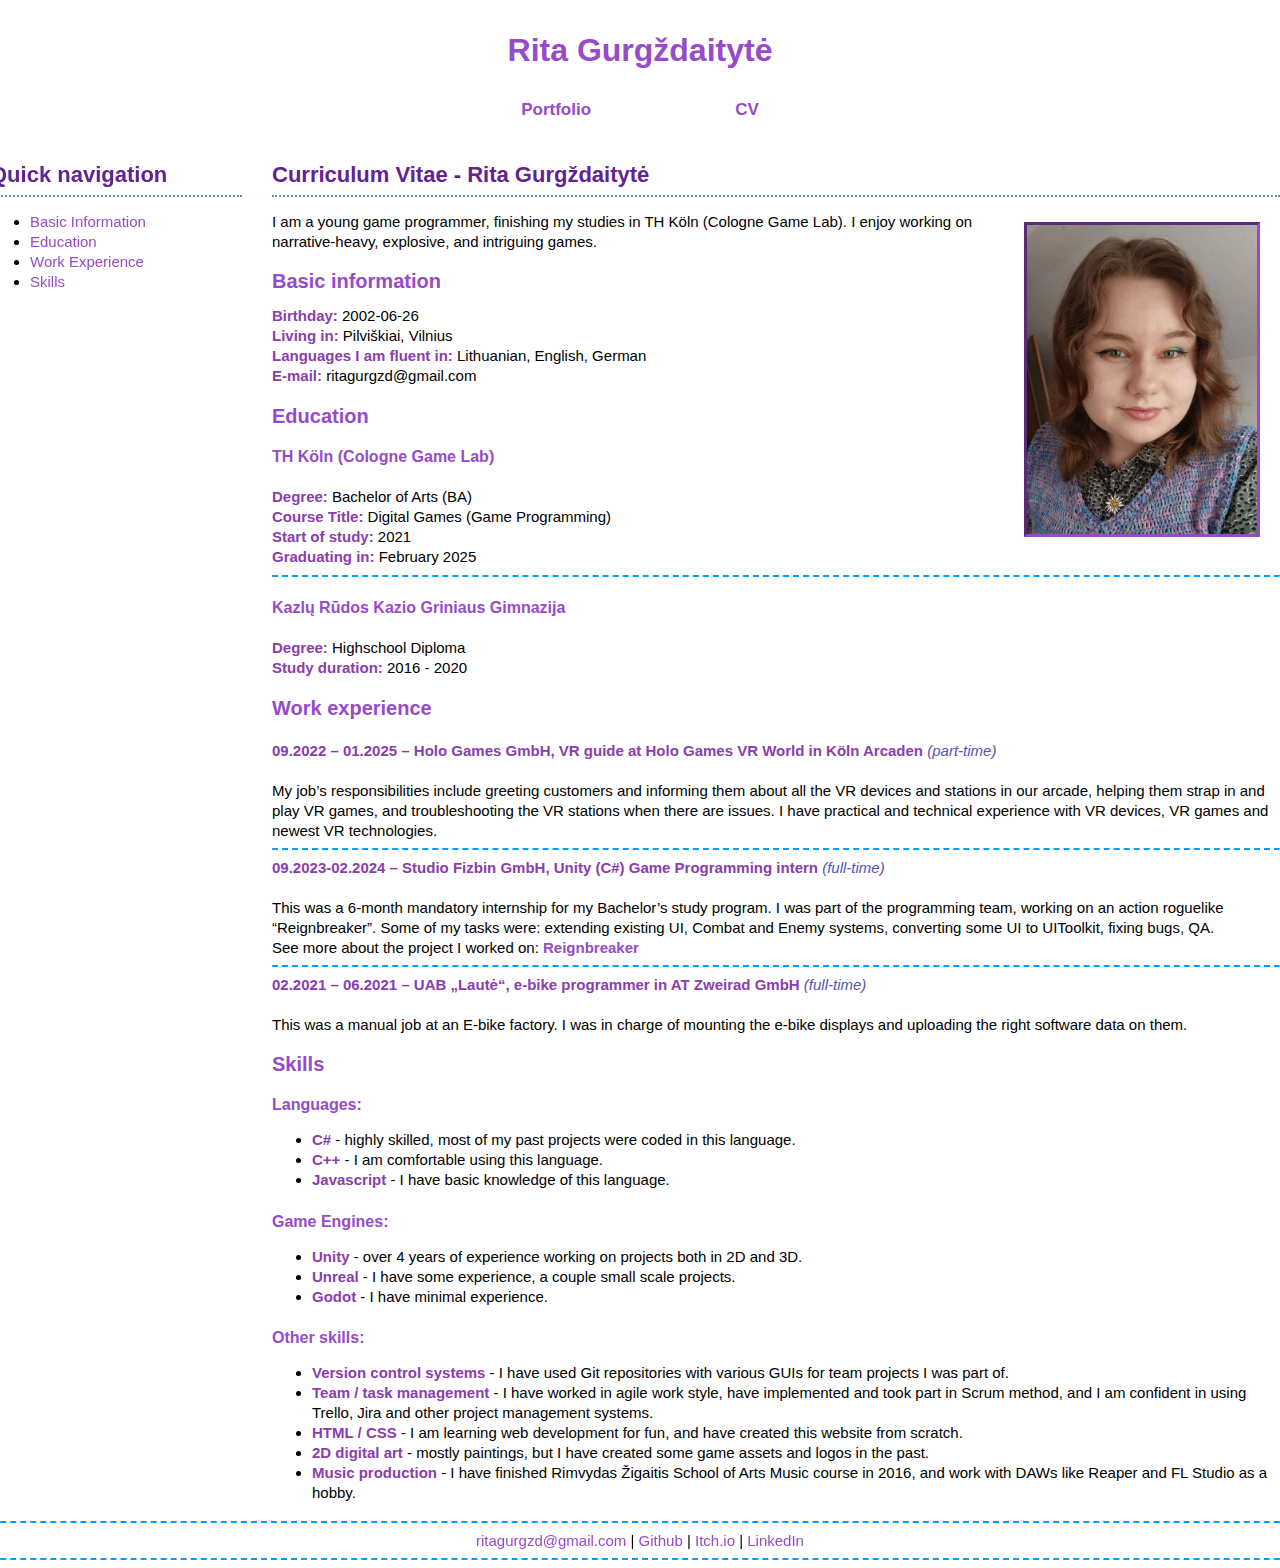
==== pages/cv.html @ 53eada75 "publish website" ====
<!DOCTYPE html>
<html lang="en-US" xmlns="">
<head>
    <meta charset="utf-8">
    <title>Programming portfolio - Rita Gurgždaitytė</title>
    <link rel="stylesheet" href="../css/style.css">
</head>
<body>
<div id="container">
    <div class="header">
        <a class="title" href="../">Rita Gurgždaitytė</a>
    </div>
    <div class="navigation">
        <a class="nav" href="./portfolio.html">Portfolio</a>
        <a class="nav2" href="./cv.html">CV</a>
    </div>
    <div class="sidebar2">
        <h1>Quick navigation</h1>
        <ul>
            <li><a href="#basic-information">Basic Information</a></li>
            <li><a href="#education">Education</a></li>
            <li><a href="#work-experience">Work Experience</a></li>
            <li><a href="#skills">Skills</a></li>
        </ul>
    </div>
    <div class="main">
        <h1>Curriculum Vitae - Rita Gurgždaitytė</h1>
        <div class="image-right">
            <img src="../images/other/cv_picture.jpg" height="309" width="230" alt="Portrait photo of Rita">
        </div>
        <p>
            I am a young game programmer, finishing my studies in TH Köln (Cologne Game Lab). I enjoy working on narrative-heavy, explosive, and intriguing games.
        </p>
        <h2><a id="basic-information">Basic information</a></h2>
        <p>
            <b>Birthday:</b> 2002-06-26<br>
            <b>Living in:</b> Pilviškiai, Vilnius<br>
            <b>Languages I am fluent in:</b> Lithuanian, English, German <br>
            <b>E-mail:</b> ritagurgzd@gmail.com <br>
            
        </p>
        <h2><a id="education">Education</a></h2>
            <h4>TH Köln (Cologne Game Lab)</h4><br>
            <b>Degree:</b> Bachelor of Arts (BA) <br>
            <b>Course Title:</b> Digital Games (Game Programming)<br>
            <b>Start of study:</b> 2021<br>
            <b>Graduating in:</b> February 2025
            <br><hr>
            <h4>Kazlų Rūdos Kazio Griniaus Gimnazija</h4><br>
            <b>Degree:</b> Highschool Diploma<br>
        <b>Study duration:</b> 2016 - 2020
        
        <h2><a id="work-experience">Work experience</a></h2><br>
            <b>09.2022 – 01.2025 – Holo Games GmbH, VR guide at Holo Games VR World in Köln Arcaden </b><i>(part-time)</i>  <br><br>

            My job’s responsibilities include greeting customers and informing them about all the VR devices and stations in our arcade, helping them strap in and play VR games, and troubleshooting the VR stations when there are issues. I have practical and technical experience with VR devices, VR games and newest VR technologies.
            <br><hr>
            <b>09.2023-02.2024 – Studio Fizbin GmbH, Unity (C#) Game Programming intern</b><i> (full-time)</i>
            <br><br>
            This was a 6-month mandatory internship for my Bachelor’s study program. I was part of the programming team, working on an action roguelike “Reignbreaker”. Some of my tasks were: extending existing UI, Combat and Enemy systems, converting some UI to UIToolkit, fixing bugs, QA.
        <br> See more about the project I worked on:<b> <a href="./portfolio.html#Reignbreaker">Reignbreaker</a></b>
            <br><hr>
            <b>02.2021 – 06.2021 – UAB „Lautė“, e-bike programmer in AT Zweirad GmbH </b><i>(full-time)</i>
            <br><br>
            This was a manual job at an E-bike factory. I was in charge of mounting the e-bike displays and
            uploading the right software data on them.
        <br>
        <h2><a id="skills">Skills</a></h2>
        <p>
            <h4>Languages:</h4>
        <ul>
            <li><b>C#</b> - highly skilled, most of my past projects were coded in this language. </li>
            <li><b>C++</b> - I am comfortable using this language. </li>
            <li><b>Javascript</b> - I have basic knowledge of this language.</li>
        </ul>
            <h4>Game Engines:</h4>
            <ul>
            <li><b>Unity</b> - over 4 years of experience working on projects both in 2D and 3D. </li>
            <li><b>Unreal</b> - I have some experience, a couple small scale projects. </li>
            <li><b>Godot</b> - I have minimal experience. </li>
            </ul>
        <h4>Other skills:</h4>
        <ul>
            <li><b>Version control systems</b> - I have used Git repositories with various GUIs for team projects I was part of.</li>
            <li><b>Team / task management</b> - I have worked in agile work style, have implemented and took part in Scrum method, 
                and I am confident in using Trello, Jira and other project management systems.</li>
            <li><b>HTML / CSS</b> - I am learning web development for fun, and have created this website from scratch.</li>
            <li> <b>2D digital art</b> - mostly paintings, but I have created some game assets and logos in the past.</li>
            <li><b>Music production</b> - I have finished Rimvydas Žigaitis School of Arts Music course in 2016, and work with DAWs like Reaper and FL Studio as a hobby.</li>
        </ul>
        </p>
    </div>

    
    <div id="footer">
        <hr>
        <a href="mailto:ritagurgzd@gmail.com">ritagurgzd@gmail.com</a>  | <a href="https://github.com/ritablob">Github</a>
        |  <a href="https://ribojibo.itch.io/">Itch.io</a> | <a href="https://www.linkedin.com/in/rita-gurg%C5%BEdaityt%C4%97-3731951b7/">LinkedIn</a>
        <hr>
    </div>
</div>
</body>
</html>
---- css/style.css ----
html {
    height: 100%;
    background: linear-gradient(rgba(175, 163, 234, 1), rgba(255, 183, 155, 1)) no-repeat fixed;
}

body {
    font-family: "Trebuchet MS", sans-serif;
    font-size: 15px;
    line-height: 20px;
    text-align: start;
    margin: 0;
    padding: 0;
}


#container {

    position: absolute;
    left: 50%;
    transform: translate(-50%, 0%);
    top: 0;
    width: 1400px;
    background-color: white;
    min-height:99%;
}

#lo {
    margin-top: 0;
    margin-bottom: 0;
}

.header {
    margin-top: 40px;
    text-align: center;
    flex-wrap: wrap;
    padding: 0 4px;
}

.navigation {
    width: 100%;
    margin-top: 40px;
    margin-bottom: 20px;
    text-align: center;
}

.title {
    font-family: "century gothic", sans-serif;
    font-size: 32px;
    font-weight: bold;
    color: #622291;
    display: block;
    text-align: center;
    margin-top: 10px;

}
#app {
 float: right;
    margin-right: 17%;
    margin-top: 417px;
    height: 1vh;
}
.sidebar {
    float: left;
    margin-left: 50px;
    width: 18%;
}
.sidebar2 {
    float: left;
    margin-left: 50px;
    width: 18%;
    height: 100vh;
    position: sticky;
    top:0;
}

.main {
    float: left;
    margin-left: 30px;
    margin-right: 60px;
    margin-bottom: 50px;
    min-width: 65%;
    max-width:72%;
}
.main2 { /*wide version of main */
    margin: 30px 60px 50px;
    max-width: 1400px;
}

a.nav, a.nav:active, a.nav:visited, a.nav:link {
    color: #974bca;
    text-decoration: none;
    font-family: "century gothic", sans-serif;
    font-weight: bold;
    font-size: 17px;
    padding-right: 10%;
}

a.nav:hover {
    color: #009fff;
    border-bottom: 4px #009fff;
    text-decoration: none;
    font-family: "century gothic", sans-serif;
    font-weight: bold;
    font-size: 17px;
    padding-right: 10%;
}

a.nav2, a.nav2:active, a.nav2:visited, a.nav2:link {
    color: #974bca;
    text-decoration: none;
    font-family: "century gothic", sans-serif;
    font-weight: bold;
    font-size: 17px;
}

a.nav2:hover {
    color: #009fff;
    border-bottom: 4px #009fff;
    text-decoration: none;
    font-family: "century gothic", sans-serif;
    font-weight: bold;
    font-size: 17px;
}

a, a:active, a:visited, a:link {
    color: #974bca;
    text-decoration: none;
}

a:hover {
    color: #009fff;
    border-bottom: 4px #009fff;
    text-decoration: none;
}

b, strong {
    color: #8a3daf;
    text-decoration: -moz-mac-accentdarkshadow;
    font-family: "century gothic", sans-serif;
    font-size: 15px;
}

i, em {
    color: #5552bc;
}

u {
    border-bottom: 2px #374d80;
    text-decoration: none;
}


h1 {
    font-family: "century gothic", sans-serif;
    font-size: 22px;
    text-align: left;
    letter-spacing: 0;
    color: #622291;
    border-bottom: 2px dotted #619398;
    padding-top: 10px;
    margin-bottom: 5px;
    padding-bottom: 10px;
}
h2{
    font-family: "century gothic", sans-serif;
    font-size: 20px;
    text-align: left;
    letter-spacing: 0;
    color: #622291;
    padding-top: 3px;
    margin-bottom: 3px;
}
h3{
    font-family: "century gothic", sans-serif;
    color: #974bca;
    font-size: 17px;
    font-weight: bold;
}
h4{
    font-family: "century gothic", sans-serif;
    color: #974bca;
    font-size: 16px;
    font-weight: bold;
    margin-bottom: 0;
}
hr{
    border-top: dashed #009fff 2px;
    border-bottom: none;
}

table {
    border:1px solid #622291;
    border-collapse: collapse;
}
 td{
     border:1px solid #622291;
     border-collapse: collapse;
     padding: 5px 10px;
    word-wrap: break-word;
    max-width: 300px;
}
 th{
     border:1px solid #622291;
     border-collapse: collapse;
     padding: 5px 10px;
     text-align: left;
    color: #622291;
    background-color: #d8a4ff;
}
.material-icons {
    font-size: 28px;
    color: #dd25ff;
}
.image-align{
    display:flex;
    flex-direction: row;
}
.row {
    display: flex;
    flex-wrap: wrap;
    padding: 0 4px;
}

/* Create four equal columns that sits next to each other */
.column {
    flex: 32%;
    max-width: 33%;
    padding: 0 4px;
}

.column img {
    margin-top: 8px;
    vertical-align: middle;
    width: 100%;
}

/* Responsive layout - makes a two column-layout instead of four columns */
@media screen and (max-width: 800px) {
    .column {
        flex: 50%;
        max-width: 50%;
    }
}

/* Responsive layout - makes the two columns stack on top of each other instead of next to each other */
@media screen and (max-width: 600px) {
    .column {
        flex: 100%;
        max-width: 100%;
    }
}
#footer{
    position:absolute;
    bottom:0;
    width:100%;
    text-align: center;
    text-align-all: center;
}
.image-right{
    float:right;
    margin: 20px;
    border: #974bca inset;
    line-height: 0;
    font-size: 0;
}
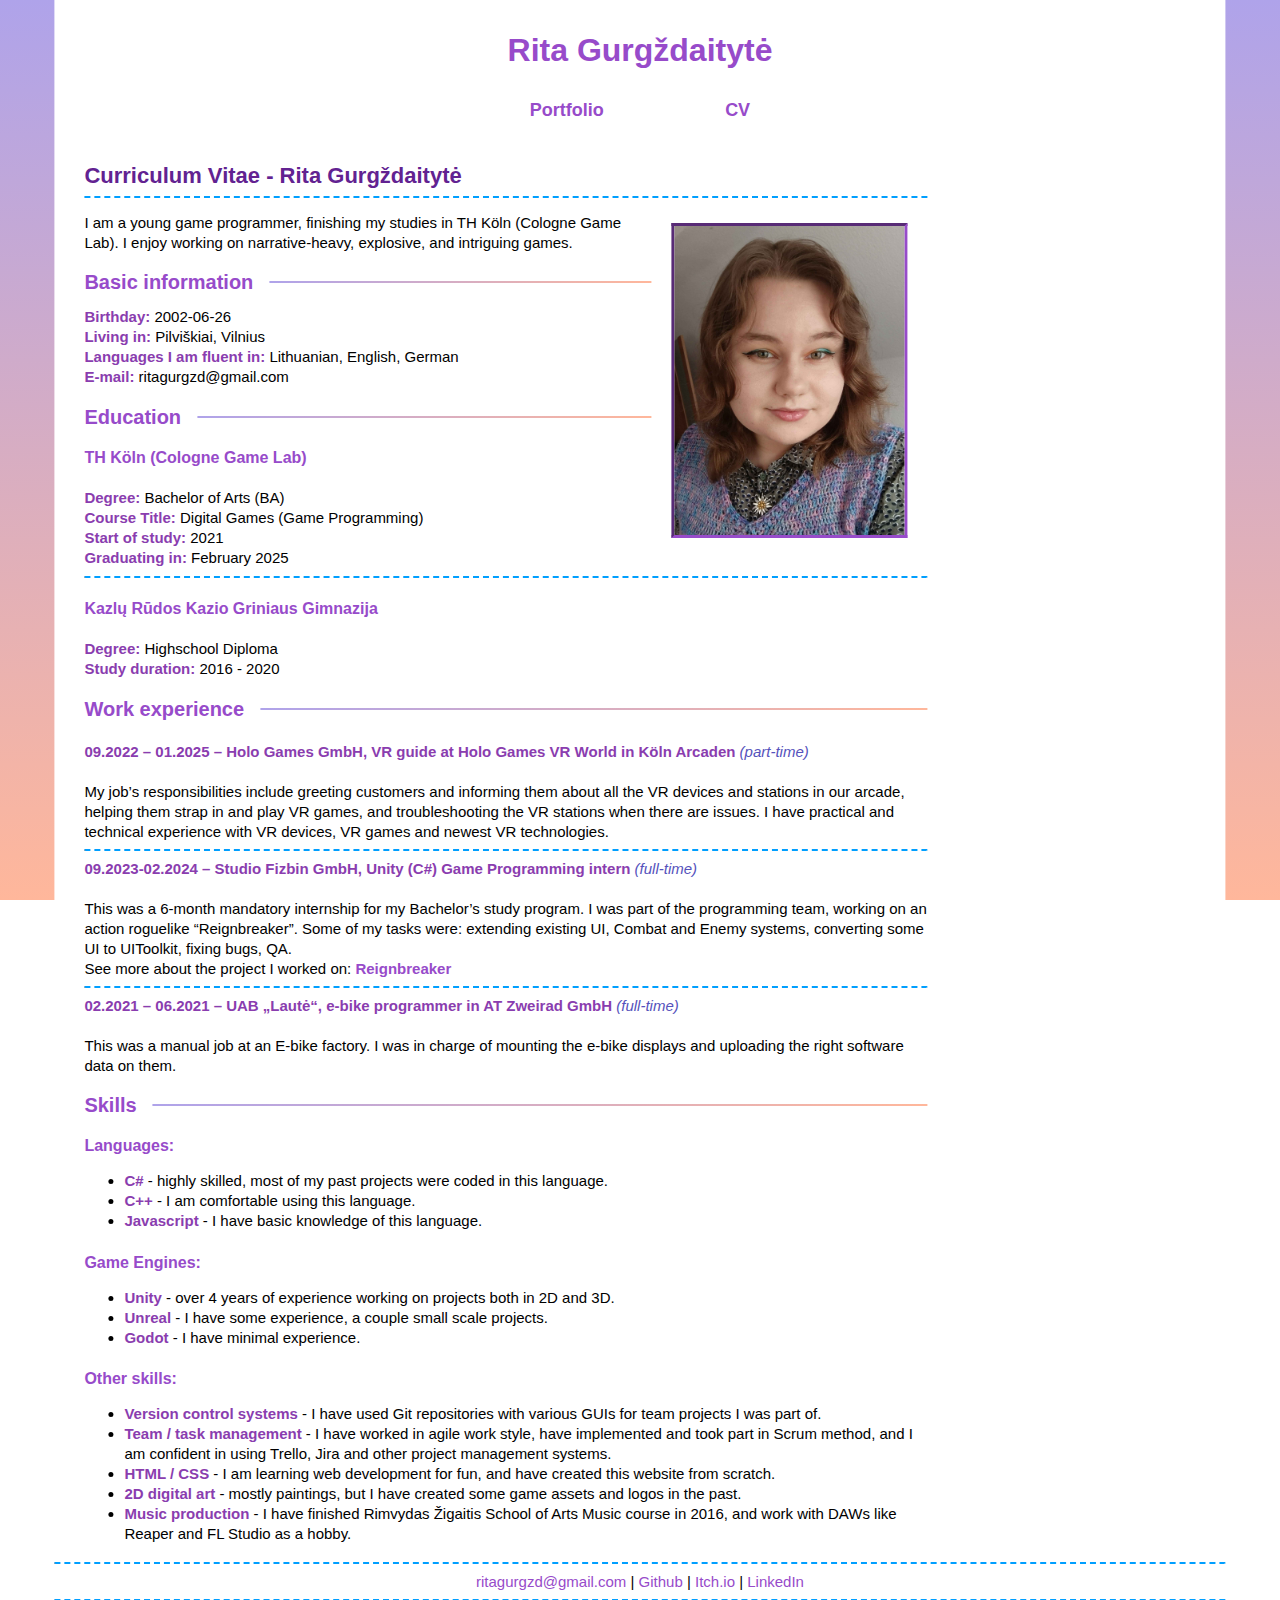
==== commit 0fc812a8: "(somewhat) responsive design" ====
--- a/pages/cv.html
+++ b/pages/cv.html
@@ -2,6 +2,7 @@
 <html lang="en-US" xmlns="">
 <head>
     <meta charset="utf-8">
+    <meta name="viewport" content="width=device-width, initial-scale=1.0">
     <title>Programming portfolio - Rita Gurgždaitytė</title>
     <link rel="stylesheet" href="../css/style.css">
 </head>
@@ -14,6 +15,7 @@
         <a class="nav" href="./portfolio.html">Portfolio</a>
         <a class="nav2" href="./cv.html">CV</a>
     </div>
+    <div class="hidden-mobile">
     <div class="sidebar2">
         <h1>Quick navigation</h1>
         <ul>
@@ -22,6 +24,7 @@
             <li><a href="#work-experience">Work Experience</a></li>
             <li><a href="#skills">Skills</a></li>
         </ul>
+    </div>
     </div>
     <div class="main">
         <h1>Curriculum Vitae - Rita Gurgždaitytė</h1>
--- a/css/style.css
+++ b/css/style.css
@@ -19,7 +19,7 @@
     left: 50%;
     transform: translate(-50%, 0%);
     top: 0;
-    width: 1400px;
+    width: 91.5vw;
     background-color: white;
     min-height:99%;
 }
@@ -76,7 +76,7 @@
 .main {
     float: left;
     margin-left: 30px;
-    margin-right: 60px;
+    margin-right: 0.1vw;
     margin-bottom: 50px;
     min-width: 65%;
     max-width:72%;
@@ -91,7 +91,7 @@
     text-decoration: none;
     font-family: "century gothic", sans-serif;
     font-weight: bold;
-    font-size: 17px;
+    font-size: 18px;
     padding-right: 10%;
 }
 
@@ -101,7 +101,7 @@
     text-decoration: none;
     font-family: "century gothic", sans-serif;
     font-weight: bold;
-    font-size: 17px;
+    font-size: 18px;
     padding-right: 10%;
 }
 
@@ -110,7 +110,7 @@
     text-decoration: none;
     font-family: "century gothic", sans-serif;
     font-weight: bold;
-    font-size: 17px;
+    font-size: 18px;
 }
 
 a.nav2:hover {
@@ -119,7 +119,7 @@
     text-decoration: none;
     font-family: "century gothic", sans-serif;
     font-weight: bold;
-    font-size: 17px;
+    font-size: 18px;
 }
 
 a, a:active, a:visited, a:link {
@@ -156,7 +156,7 @@
     text-align: left;
     letter-spacing: 0;
     color: #622291;
-    border-bottom: 2px dotted #619398;
+    border-bottom: 2px dashed #009fff;
     padding-top: 10px;
     margin-bottom: 5px;
     padding-bottom: 10px;
@@ -169,6 +169,15 @@
     color: #622291;
     padding-top: 3px;
     margin-bottom: 3px;
+    display: flex;
+    align-items: center;
+}
+h2::after {
+    content: '';
+    flex: 1;
+    margin-left: 1rem;
+    height: 2px;
+    background: linear-gradient(to right, rgba(175, 163, 234, 1), rgba(255, 183, 155, 1)) no-repeat;
 }
 h3{
     font-family: "century gothic", sans-serif;
@@ -237,8 +246,8 @@
 /* Responsive layout - makes a two column-layout instead of four columns */
 @media screen and (max-width: 800px) {
     .column {
-        flex: 50%;
-        max-width: 50%;
+        flex: 100%;
+        max-width: 100%;
     }
 }
 
@@ -249,6 +258,11 @@
         max-width: 100%;
     }
 }
+@media (max-width: 1530px) {
+    .hidden-mobile {
+        display: none;
+    }
+}
 #footer{
     position:absolute;
     bottom:0;
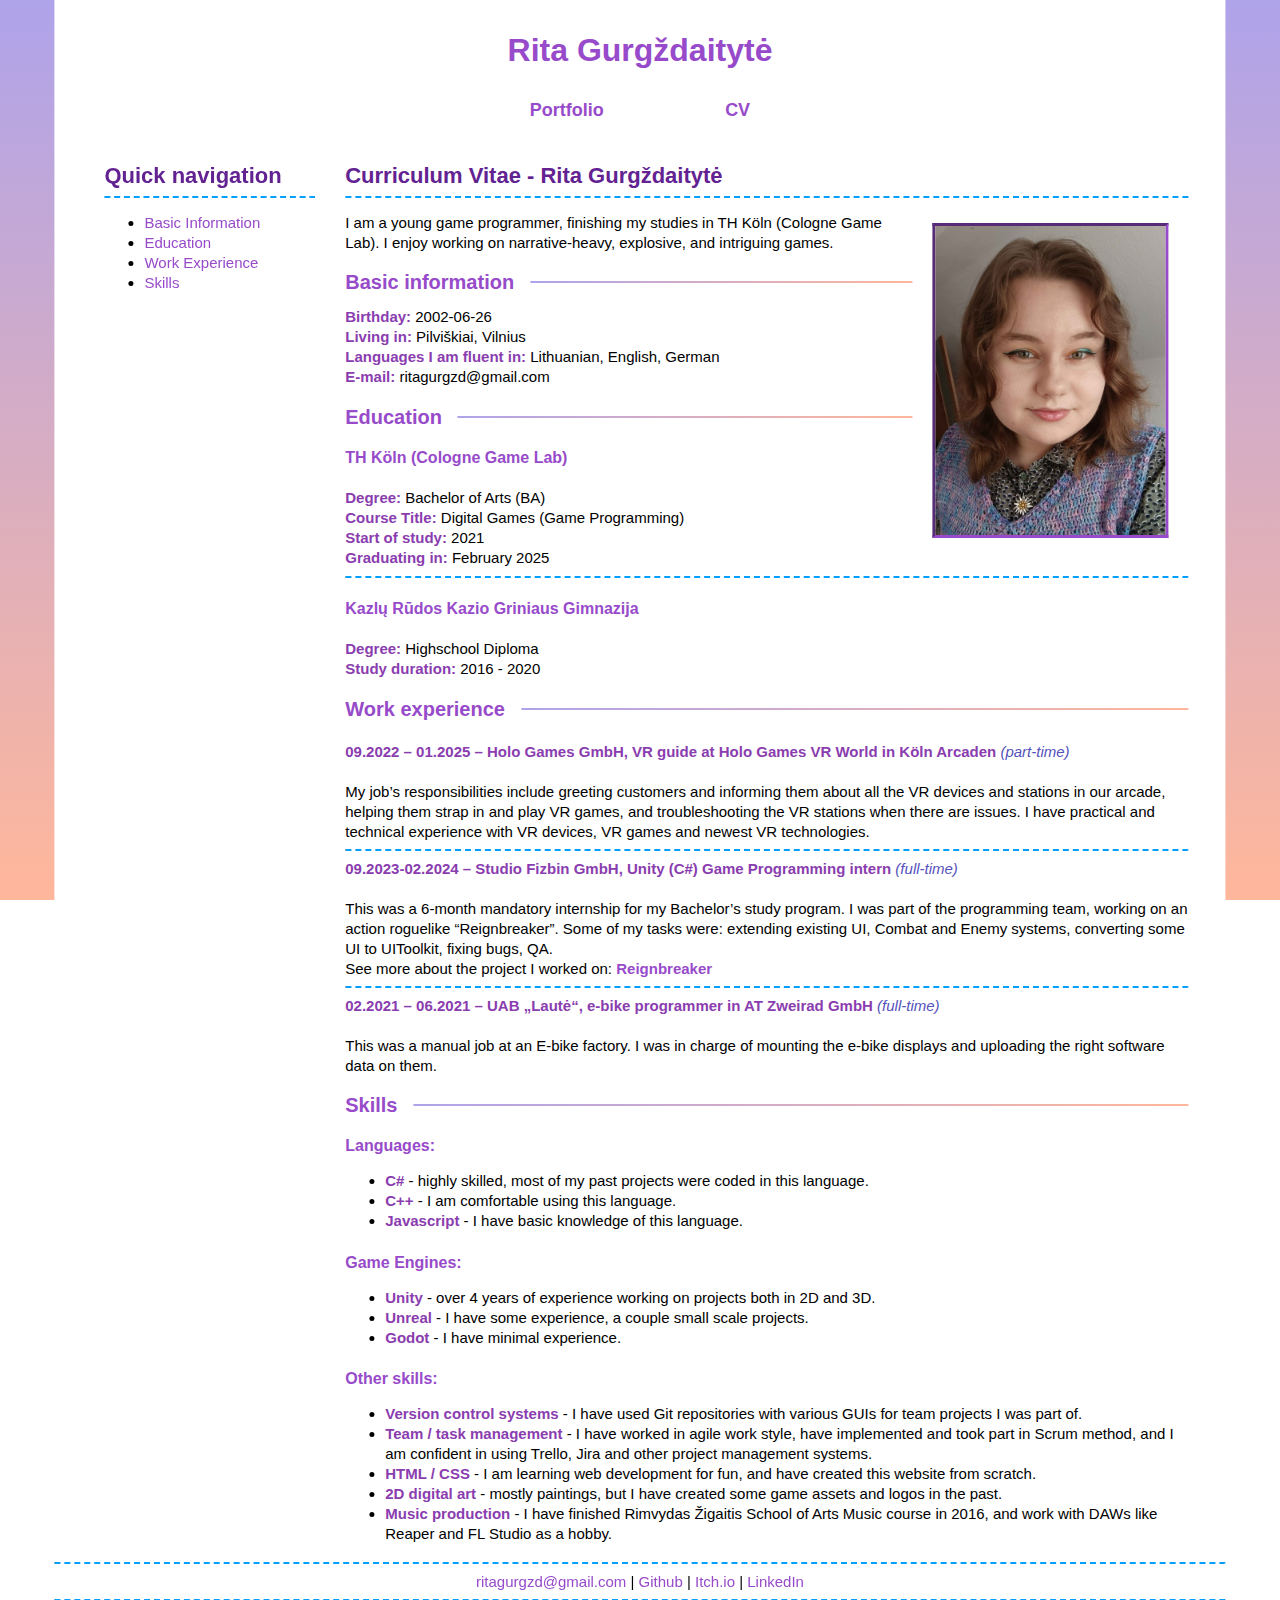
==== commit 7fc6c3f8: "fixed some css issues" ====
--- a/pages/cv.html
+++ b/pages/cv.html
@@ -3,7 +3,7 @@
 <head>
     <meta charset="utf-8">
     <meta name="viewport" content="width=device-width, initial-scale=1.0">
-    <title>Programming portfolio - Rita Gurgždaitytė</title>
+    <title>CV - Rita Gurgždaitytė</title>
     <link rel="stylesheet" href="../css/style.css">
 </head>
 <body>
@@ -15,17 +15,15 @@
         <a class="nav" href="./portfolio.html">Portfolio</a>
         <a class="nav2" href="./cv.html">CV</a>
     </div>
-    <div class="hidden-mobile">
-    <div class="sidebar2">
-        <h1>Quick navigation</h1>
-        <ul>
-            <li><a href="#basic-information">Basic Information</a></li>
-            <li><a href="#education">Education</a></li>
-            <li><a href="#work-experience">Work Experience</a></li>
-            <li><a href="#skills">Skills</a></li>
-        </ul>
-    </div>
-    </div>
+        <div class="sidebar2">
+            <h1>Quick navigation</h1>
+            <ul>
+                <li><a href="#basic-information">Basic Information</a></li>
+                <li><a href="#education">Education</a></li>
+                <li><a href="#work-experience">Work Experience</a></li>
+                <li><a href="#skills">Skills</a></li>
+            </ul>
+        </div>
     <div class="main">
         <h1>Curriculum Vitae - Rita Gurgždaitytė</h1>
         <div class="image-right">
--- a/css/style.css
+++ b/css/style.css
@@ -10,6 +10,7 @@
     text-align: start;
     margin: 0;
     padding: 0;
+
 }
 
 
@@ -243,26 +244,6 @@
     width: 100%;
 }
 
-/* Responsive layout - makes a two column-layout instead of four columns */
-@media screen and (max-width: 800px) {
-    .column {
-        flex: 100%;
-        max-width: 100%;
-    }
-}
-
-/* Responsive layout - makes the two columns stack on top of each other instead of next to each other */
-@media screen and (max-width: 600px) {
-    .column {
-        flex: 100%;
-        max-width: 100%;
-    }
-}
-@media (max-width: 1530px) {
-    .hidden-mobile {
-        display: none;
-    }
-}
 #footer{
     position:absolute;
     bottom:0;
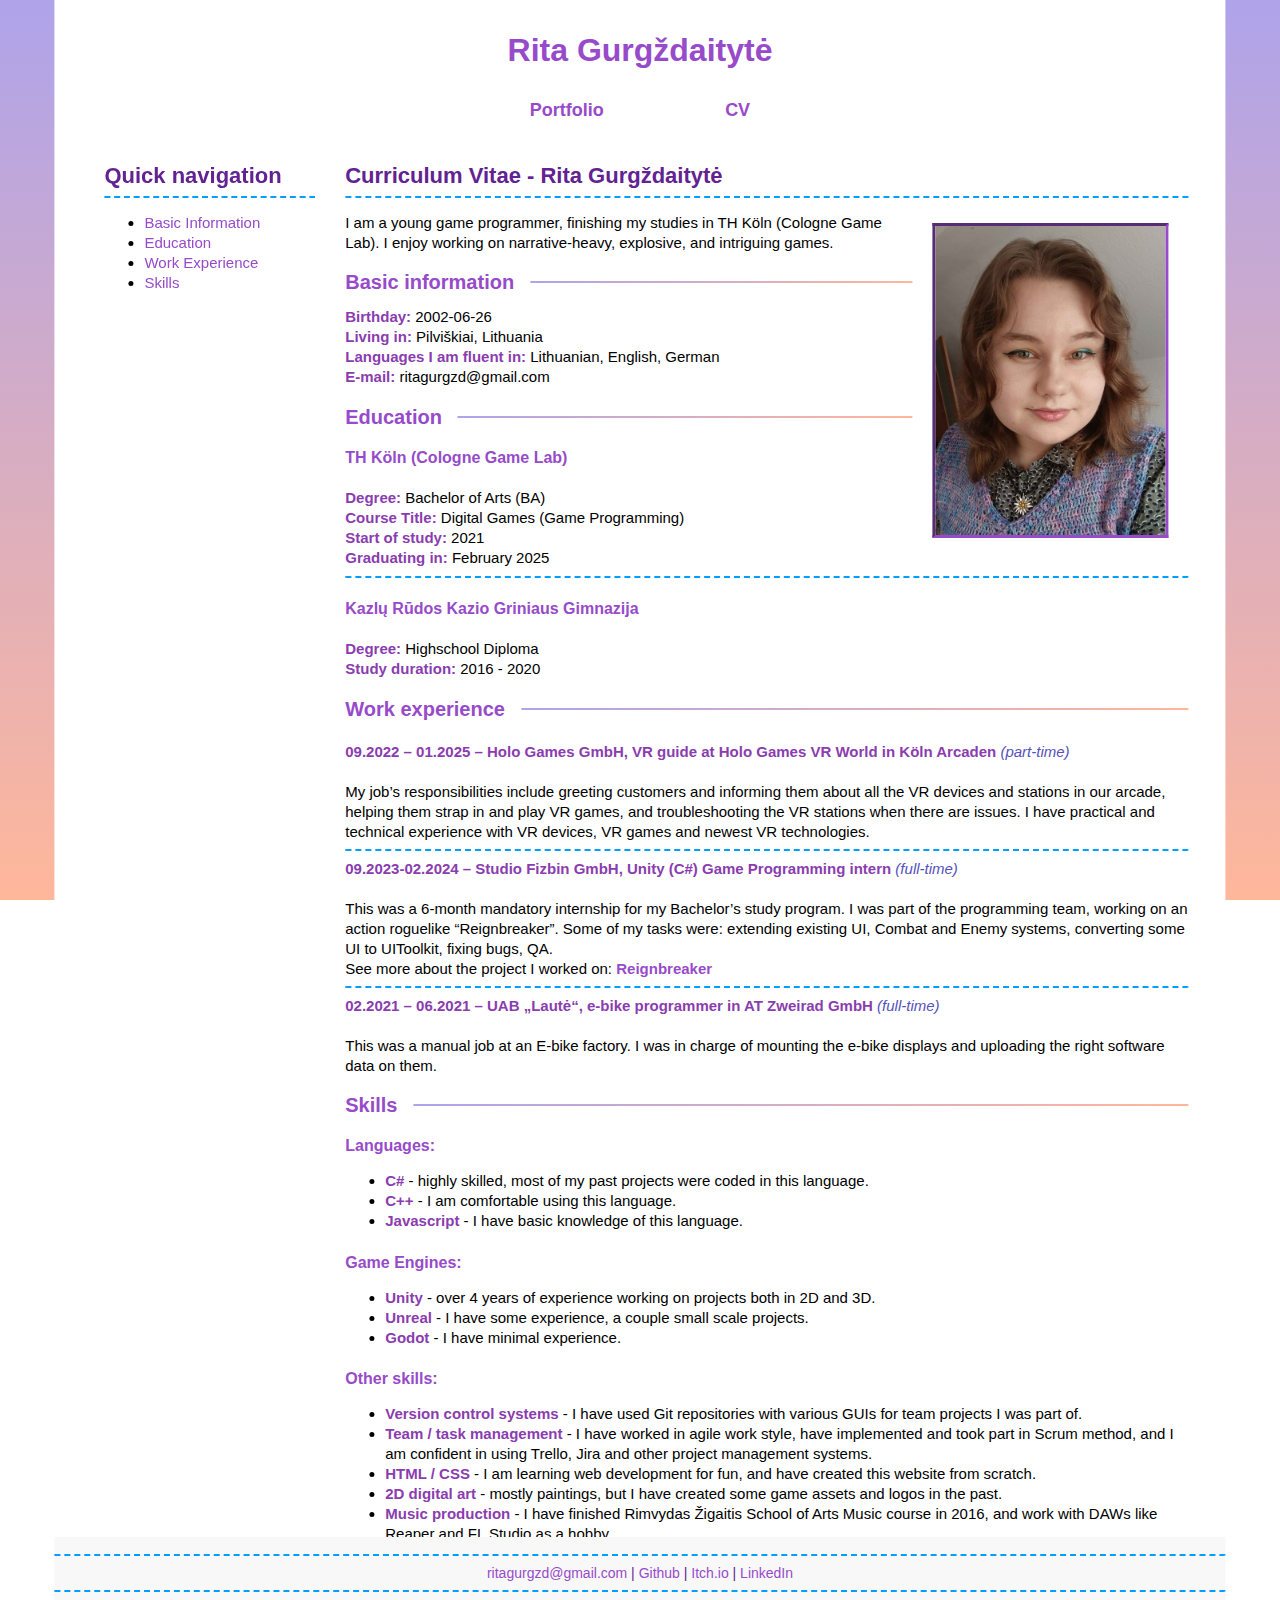
==== commit 6a8f2680: "update css + cv info" ====
--- a/pages/cv.html
+++ b/pages/cv.html
@@ -35,7 +35,7 @@
         <h2><a id="basic-information">Basic information</a></h2>
         <p>
             <b>Birthday:</b> 2002-06-26<br>
-            <b>Living in:</b> Pilviškiai, Vilnius<br>
+            <b>Living in:</b> Pilviškiai, Lithuania<br>
             <b>Languages I am fluent in:</b> Lithuanian, English, German <br>
             <b>E-mail:</b> ritagurgzd@gmail.com <br>
             
@@ -93,12 +93,12 @@
     </div>
 
     
-    <div id="footer">
+    <footer>
         <hr>
         <a href="mailto:ritagurgzd@gmail.com">ritagurgzd@gmail.com</a>  | <a href="https://github.com/ritablob">Github</a>
         |  <a href="https://ribojibo.itch.io/">Itch.io</a> | <a href="https://www.linkedin.com/in/rita-gurg%C5%BEdaityt%C4%97-3731951b7/">LinkedIn</a>
         <hr>
-    </div>
+    </footer>
 </div>
 </body>
 </html>--- a/css/style.css
+++ b/css/style.css
@@ -10,24 +10,16 @@
     text-align: start;
     margin: 0;
     padding: 0;
-
-}
-
+}
 
 #container {
-
     position: absolute;
     left: 50%;
     transform: translate(-50%, 0%);
     top: 0;
     width: 91.5vw;
     background-color: white;
-    min-height:99%;
-}
-
-#lo {
-    margin-top: 0;
-    margin-bottom: 0;
+    min-height: 99%;
 }
 
 .header {
@@ -52,26 +44,21 @@
     display: block;
     text-align: center;
     margin-top: 10px;
-
-}
-#app {
- float: right;
-    margin-right: 17%;
-    margin-top: 417px;
-    height: 1vh;
-}
+}
+
 .sidebar {
     float: left;
     margin-left: 50px;
     width: 18%;
 }
+
 .sidebar2 {
     float: left;
     margin-left: 50px;
     width: 18%;
     height: 100vh;
     position: sticky;
-    top:0;
+    top: 0;
 }
 
 .main {
@@ -80,11 +67,11 @@
     margin-right: 0.1vw;
     margin-bottom: 50px;
     min-width: 65%;
-    max-width:72%;
+    max-width: 72%;
 }
 .main2 { /*wide version of main */
     margin: 30px 60px 50px;
-    max-width: 1400px;
+    max-width: 95%;
 }
 
 a.nav, a.nav:active, a.nav:visited, a.nav:link {
@@ -100,12 +87,7 @@
     color: #009fff;
     border-bottom: 4px #009fff;
     text-decoration: none;
-    font-family: "century gothic", sans-serif;
-    font-weight: bold;
-    font-size: 18px;
-    padding-right: 10%;
-}
-
+}
 a.nav2, a.nav2:active, a.nav2:visited, a.nav2:link {
     color: #974bca;
     text-decoration: none;
@@ -122,7 +104,6 @@
     font-weight: bold;
     font-size: 18px;
 }
-
 a, a:active, a:visited, a:link {
     color: #974bca;
     text-decoration: none;
@@ -133,7 +114,6 @@
     border-bottom: 4px #009fff;
     text-decoration: none;
 }
-
 b, strong {
     color: #8a3daf;
     text-decoration: -moz-mac-accentdarkshadow;
@@ -150,29 +130,28 @@
     text-decoration: none;
 }
 
-
 h1 {
     font-family: "century gothic", sans-serif;
     font-size: 22px;
     text-align: left;
-    letter-spacing: 0;
     color: #622291;
     border-bottom: 2px dashed #009fff;
     padding-top: 10px;
     margin-bottom: 5px;
     padding-bottom: 10px;
 }
-h2{
+
+h2 {
     font-family: "century gothic", sans-serif;
     font-size: 20px;
     text-align: left;
-    letter-spacing: 0;
     color: #622291;
     padding-top: 3px;
     margin-bottom: 3px;
     display: flex;
     align-items: center;
 }
+
 h2::after {
     content: '';
     flex: 1;
@@ -180,7 +159,8 @@
     height: 2px;
     background: linear-gradient(to right, rgba(175, 163, 234, 1), rgba(255, 183, 155, 1)) no-repeat;
 }
-h3{
+
+h3 {
     font-family: "century gothic", sans-serif;
     color: #974bca;
     font-size: 17px;
@@ -193,63 +173,19 @@
     font-weight: bold;
     margin-bottom: 0;
 }
-hr{
+
+hr {
     border-top: dashed #009fff 2px;
     border-bottom: none;
 }
 
-table {
-    border:1px solid #622291;
-    border-collapse: collapse;
-}
- td{
-     border:1px solid #622291;
-     border-collapse: collapse;
-     padding: 5px 10px;
-    word-wrap: break-word;
-    max-width: 300px;
-}
- th{
-     border:1px solid #622291;
-     border-collapse: collapse;
-     padding: 5px 10px;
-     text-align: left;
-    color: #622291;
-    background-color: #d8a4ff;
-}
-.material-icons {
-    font-size: 28px;
-    color: #dd25ff;
-}
-.image-align{
-    display:flex;
-    flex-direction: row;
-}
-.row {
-    display: flex;
-    flex-wrap: wrap;
-    padding: 0 4px;
-}
-
-/* Create four equal columns that sits next to each other */
-.column {
-    flex: 32%;
-    max-width: 33%;
-    padding: 0 4px;
-}
-
-.column img {
-    margin-top: 8px;
-    vertical-align: middle;
+.responsive-image {
+    padding: 20px 10px;
     width: 100%;
-}
-
-#footer{
-    position:absolute;
-    bottom:0;
-    width:100%;
-    text-align: center;
-    text-align-all: center;
+    max-width: 500px;
+    height: auto;
+    display: block;
+    margin: 0 auto;
 }
 .image-right{
     float:right;
@@ -259,5 +195,112 @@
     font-size: 0;
 }
 
-
-
+footer {
+    position: fixed;
+    bottom: 0;
+    width: 100%;
+    text-align: center;
+    background-color: #f8f8f8;
+    padding: 10px 0;
+    font-family: "Trebuchet MS", sans-serif;
+    font-size: 14px;
+    color: #622291;
+}
+
+table {
+    width: 100%;
+    border: 1px solid #622291;
+    border-collapse: collapse;
+}
+
+td, th {
+    border: 1px solid #622291;
+    padding: 5px 10px;
+    word-wrap: break-word;
+}
+
+th {
+    text-align: left;
+    color: #622291;
+    background-color: #d8a4ff;
+}
+.image-align {
+    display: flex;
+    flex-direction: row;
+    justify-content: space-between;
+    align-items: center;
+    gap: 20px; /* Space between image and iframe */
+    margin: 20px 0;
+}
+
+.image-align img,
+.image-align iframe {
+    width: 48%; /* Set a percentage width for balance */
+    height: auto; /* Ensure proper aspect ratio for images */
+}
+
+.image-align iframe {
+    aspect-ratio: 16 / 9; /* Maintain a 16:9 ratio for the iframe */
+    height: auto; /* Ensure the height adjusts properly */
+}
+
+
+@media screen and (max-width: 768px) {
+    .sidebar2 {
+        display: none;
+    }
+
+    .main {
+        float: none;
+        margin: 0 auto;
+        width: 100%;
+    }
+
+    .responsive-image {
+        max-width: 100%;
+    }
+
+    table {
+        font-size: 12px;
+    }
+    .image-align {
+        flex-direction: column; /* Stack image and iframe vertically */
+        gap: 10px; /* Reduce space between stacked items */
+    }
+
+    .image-align img,
+    .image-align iframe {
+        width: 100%; /* Use full width for both on smaller screens */
+    }
+}
+
+@media screen and (min-width: 1920px) {
+    body {
+        font-size: 1.2rem; /* Relative to the root font size, scales with the base */
+        line-height: 1.6rem; /* Matches proportional line height */
+    }
+
+    h1 {
+        font-size: 2.25rem; /* Responsive scaling for headers */
+    }
+
+    h2 {
+        font-size: 2rem;
+    }
+
+    h3 {
+        font-size: 1.5rem;
+    }
+
+    table {
+        font-size: 1rem; /* Adjusts table text size */
+    }
+    .image-align img,
+    .image-align iframe {
+        width: 48%; /* Maintain proportional size on larger screens */
+    }
+
+    .responsive-image {
+        max-width: 800px;
+    }
+}
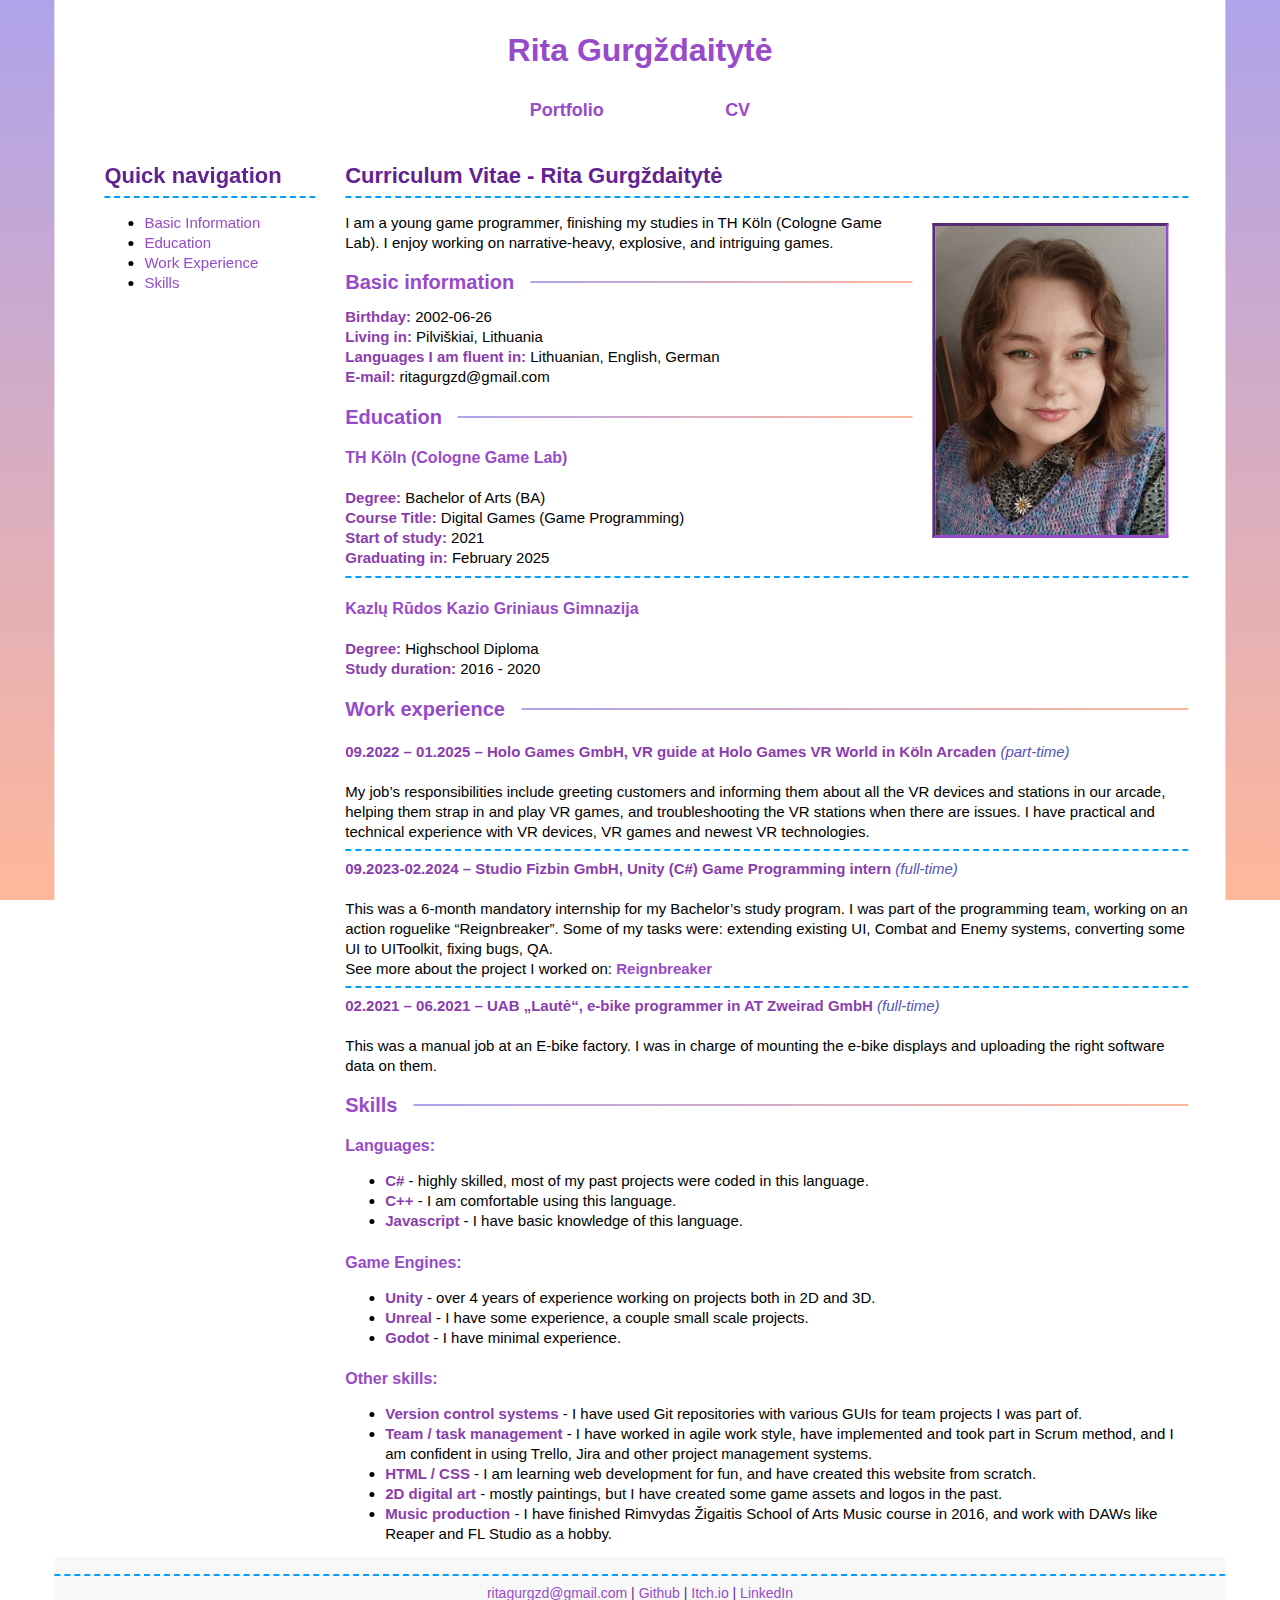
==== commit 14b56b4b: "small fix" ====
--- a/pages/cv.html
+++ b/pages/cv.html
@@ -89,11 +89,12 @@
             <li> <b>2D digital art</b> - mostly paintings, but I have created some game assets and logos in the past.</li>
             <li><b>Music production</b> - I have finished Rimvydas Žigaitis School of Arts Music course in 2016, and work with DAWs like Reaper and FL Studio as a hobby.</li>
         </ul>
-        </p>
+        <br>
     </div>
 
     
     <footer>
+        
         <hr>
         <a href="mailto:ritagurgzd@gmail.com">ritagurgzd@gmail.com</a>  | <a href="https://github.com/ritablob">Github</a>
         |  <a href="https://ribojibo.itch.io/">Itch.io</a> | <a href="https://www.linkedin.com/in/rita-gurg%C5%BEdaityt%C4%97-3731951b7/">LinkedIn</a>
